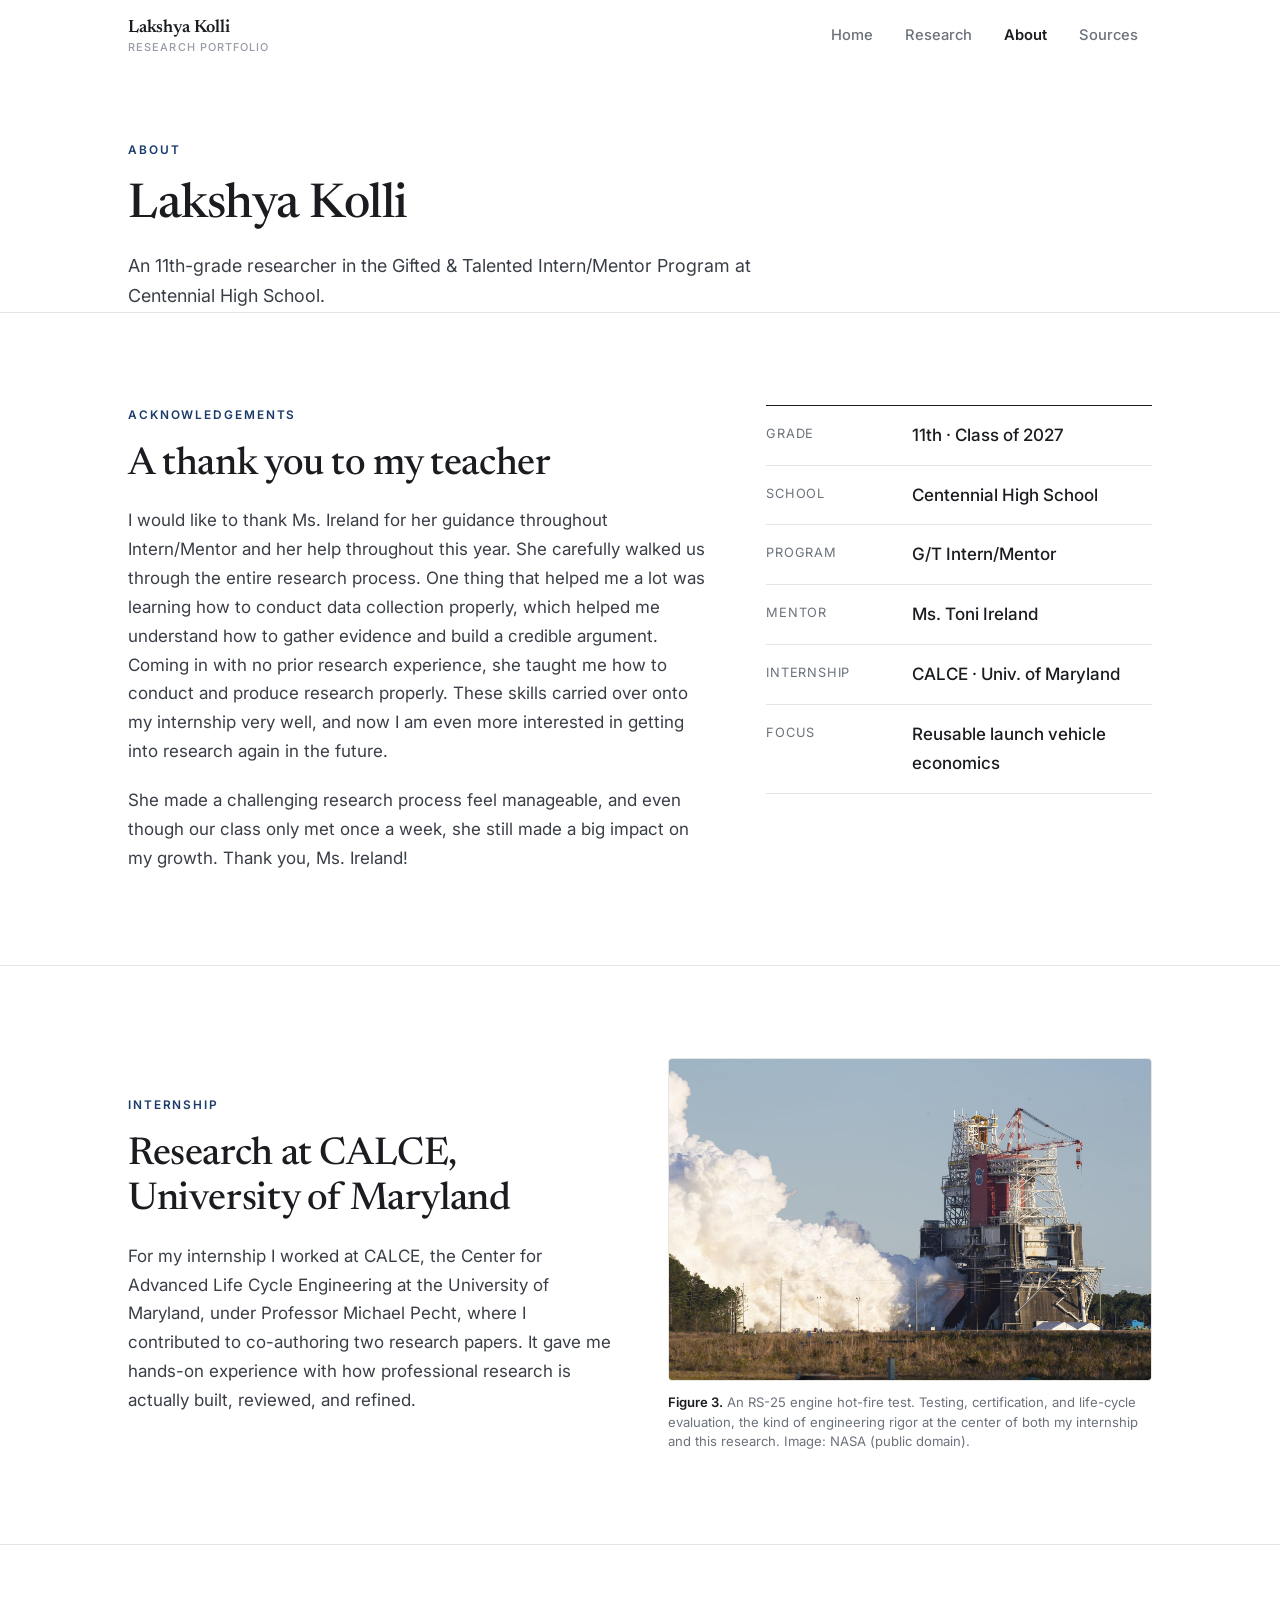
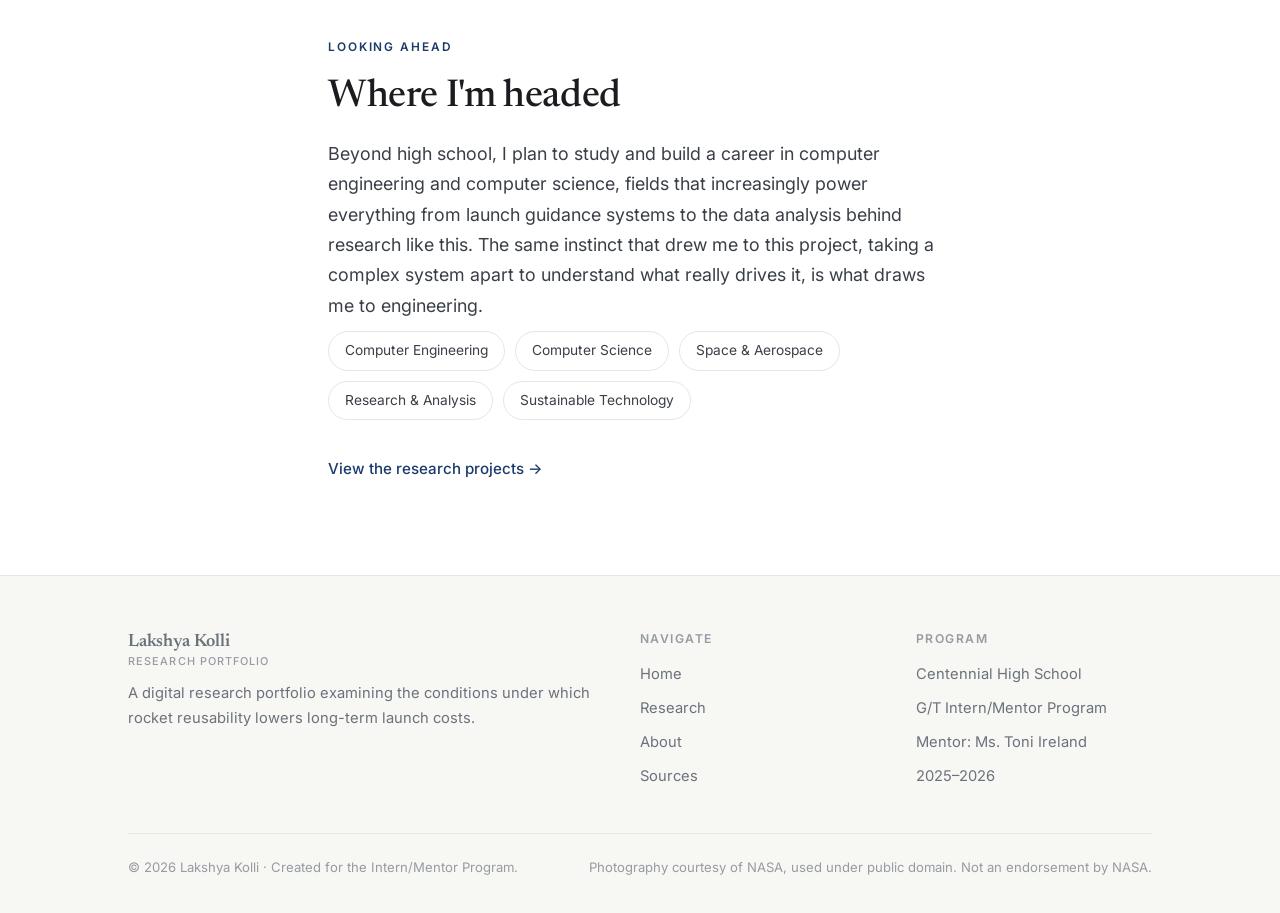
==== about.html @ b72e833a "Add files via upload" ====
<!DOCTYPE html>
<html lang="en">
<head>
<meta charset="UTF-8" />
<meta name="viewport" content="width=device-width, initial-scale=1.0" />
<title>About, Lakshya Kolli · Rocket Reusability</title>
<meta name="description" content="About Lakshya Kolli, an 11th-grade Intern/Mentor researcher at Centennial High School with a research internship at CALCE, University of Maryland." />
<link rel="icon" href="data:image/svg+xml,%3Csvg xmlns='http://www.w3.org/2000/svg' viewBox='0 0 100 100'%3E%3Crect width='100' height='100' rx='20' fill='%231b3b6b'/%3E%3Ctext x='50' y='50' dy='.34em' text-anchor='middle' font-family='Georgia,serif' font-size='50' fill='%23ffffff'%3ELK%3C/text%3E%3C/svg%3E" />
<link rel="preconnect" href="https://fonts.googleapis.com" />
<link rel="preconnect" href="https://fonts.gstatic.com" crossorigin />
<link href="https://fonts.googleapis.com/css2?family=Inter:wght@400;500;600&family=Newsreader:ital,opsz,wght@0,6..72,400;0,6..72,500;0,6..72,600;1,6..72,400;1,6..72,500&display=swap" rel="stylesheet" />
<link rel="stylesheet" href="assets/css/style.css" />
</head>
<body>

<!-- ===== NAV ===== -->
<header class="nav">
  <div class="nav-inner">
    <a class="brand" href="index.html">Lakshya Kolli<small>Research Portfolio</small></a>
    <button class="nav-toggle" aria-label="Menu">
      <svg width="24" height="24" viewBox="0 0 24 24" fill="none" stroke="currentColor" stroke-width="1.8"><path d="M3 6h18M3 12h18M3 18h18"/></svg>
    </button>
    <nav class="nav-links">
      <a href="index.html">Home</a>
      <a href="research.html">Research</a>
      <a href="about.html" class="active">About</a>
      <a href="index.html#sources">Sources</a>
    </nav>
  </div>
</header>

<!-- ===== PAGE HEAD ===== -->
<section class="page-head">
  <div class="wrap">
    <span class="eyebrow">About</span>
    <h1>Lakshya Kolli</h1>
    <p>An 11th-grade researcher in the Gifted &amp; Talented Intern/Mentor Program at Centennial High School.</p>
  </div>
</section>

<hr class="rule" />

<!-- ===== BIO + FACTSHEET ===== -->
<section class="pad">
  <div class="wrap">
    <div class="about-grid">
      <div class="reveal prose">
        <span class="eyebrow">Acknowledgements</span>
        <h2 class="section-title">A thank you to my teacher</h2>
        <p>I would like to thank Ms. Ireland for her guidance throughout Intern/Mentor and her help throughout this year. She carefully walked us through the entire research process. One thing that helped me a lot was learning how to conduct data collection properly, which helped me understand how to gather evidence and build a credible argument. Coming in with no prior research experience, she taught me how to conduct and produce research properly. These skills carried over onto my internship very well, and now I am even more interested in getting into research again in the future.</p>
        <p>She made a challenging research process feel manageable, and even though our class only met once a week, she still made a big impact on my growth. Thank you, Ms. Ireland!</p>
      </div>
      <div class="reveal">
        <div class="factsheet">
          <div class="row"><div class="rk">Grade</div><div class="rv">11th · Class of 2027</div></div>
          <div class="row"><div class="rk">School</div><div class="rv">Centennial High School</div></div>
          <div class="row"><div class="rk">Program</div><div class="rv">G/T Intern/Mentor</div></div>
          <div class="row"><div class="rk">Mentor</div><div class="rv">Ms. Toni Ireland</div></div>
          <div class="row"><div class="rk">Internship</div><div class="rv">CALCE · Univ. of Maryland</div></div>
          <div class="row"><div class="rk">Focus</div><div class="rv">Reusable launch vehicle economics</div></div>
        </div>
      </div>
    </div>
  </div>
</section>

<hr class="rule" />

<!-- ===== INTERNSHIP ===== -->
<section class="pad">
  <div class="wrap">
    <div class="split rev">
      <div class="split-media reveal">
        <figure>
          <div class="figure"><img src="assets/img/engine.jpg" alt="RS-25 rocket engine hot-fire test at a NASA facility" /></div>
          <figcaption><span class="fig-label">Figure 3.</span> An RS-25 engine hot-fire test. Testing, certification, and life-cycle evaluation, the kind of engineering rigor at the center of both my internship and this research. <em>Image: NASA (public domain).</em></figcaption>
        </figure>
      </div>
      <div class="reveal prose">
        <span class="eyebrow">Internship</span>
        <h2 class="section-title">Research at CALCE, University of Maryland</h2>
        <p>For my internship I worked at CALCE, the Center for Advanced Life Cycle Engineering at the University of Maryland, under Professor Michael Pecht, where I contributed to co-authoring two research papers. It gave me hands-on experience with how professional research is actually built, reviewed, and refined.</p>
      </div>
    </div>
  </div>
</section>

<hr class="rule" />

<!-- ===== FUTURE PLANS ===== -->
<section class="pad">
  <div class="wrap narrow reveal">
    <span class="eyebrow">Looking Ahead</span>
    <h2 class="section-title">Where I'm headed</h2>
    <p class="section-lead">Beyond high school, I plan to study and build a career in computer engineering and computer science, fields that increasingly power everything from launch guidance systems to the data analysis behind research like this. The same instinct that drew me to this project, taking a complex system apart to understand what really drives it, is what draws me to engineering.</p>
    <div class="chips">
      <span class="chip">Computer Engineering</span>
      <span class="chip">Computer Science</span>
      <span class="chip">Space &amp; Aerospace</span>
      <span class="chip">Research &amp; Analysis</span>
      <span class="chip">Sustainable Technology</span>
    </div>
    <div style="margin-top:34px;">
      <a class="text-link" href="research.html">View the research projects →</a>
    </div>
  </div>
</section>

<!-- ===== FOOTER ===== -->
<footer class="footer">
  <div class="wrap">
    <div class="footer-grid">
      <div>
        <a class="brand" href="index.html">Lakshya Kolli<small>Research Portfolio</small></a>
        <p>A digital research portfolio examining the conditions under which rocket reusability lowers long-term launch costs.</p>
      </div>
      <div>
        <h4>Navigate</h4>
        <ul>
          <li><a href="index.html">Home</a></li>
          <li><a href="research.html">Research</a></li>
          <li><a href="about.html">About</a></li>
          <li><a href="index.html#sources">Sources</a></li>
        </ul>
      </div>
      <div>
        <h4>Program</h4>
        <ul>
          <li>Centennial High School</li>
          <li>G/T Intern/Mentor Program</li>
          <li>Mentor: Ms. Toni Ireland</li>
          <li>2025–2026</li>
        </ul>
      </div>
    </div>
    <div class="footer-bottom">
      <span>© 2026 Lakshya Kolli · Created for the Intern/Mentor Program.</span>
      <span>Photography courtesy of NASA, used under public domain. Not an endorsement by NASA.</span>
    </div>
  </div>
</footer>

<script src="assets/js/main.js"></script>
</body>
</html>
---- assets/css/style.css ----
/* =========================================================
   Rocket Reusability — Research Portfolio
   Lakshya Kolli · Centennial High School Intern/Mentor
   Minimal academic style
   ========================================================= */

:root {
  --bg:        #ffffff;
  --bg-alt:    #f7f7f4;
  --ink:       #1a1c20;
  --ink-soft:  #3a3f47;
  --muted:     #6c727c;
  --faint:     #969ba4;
  --line:      #e7e6e1;
  --line-soft: #f0efea;
  --accent:    #1b3b6b;
  --accent-2:  #2d5da0;
  --maxw:      1080px;
  --readw:     680px;
  --font-head: "Newsreader", Georgia, "Times New Roman", serif;
  --font-body: "Inter", -apple-system, "Segoe UI", system-ui, sans-serif;
}

* { margin: 0; padding: 0; box-sizing: border-box; }

html { scroll-behavior: smooth; scroll-padding-top: 86px; }

body {
  font-family: var(--font-body);
  background: var(--bg);
  color: var(--ink);
  line-height: 1.7;
  font-size: 17px;
  -webkit-font-smoothing: antialiased;
  text-rendering: optimizeLegibility;
  overflow-x: hidden;
}

a { color: var(--accent); text-decoration: none; transition: color .15s; }
a:hover { color: var(--accent-2); }

img { max-width: 100%; display: block; }

.wrap { width: 100%; max-width: var(--maxw); margin: 0 auto; padding: 0 28px; }
.narrow { max-width: var(--readw); }

/* ---------- Typography ---------- */
h1, h2, h3, h4 { font-family: var(--font-head); font-weight: 500; line-height: 1.18; letter-spacing: -0.01em; color: var(--ink); }

.eyebrow {
  font-family: var(--font-body);
  font-size: .74rem;
  font-weight: 600;
  letter-spacing: .16em;
  text-transform: uppercase;
  color: var(--accent);
  display: block;
  margin-bottom: 18px;
}

.section-title { font-size: clamp(1.7rem, 3.4vw, 2.4rem); font-weight: 500; margin-bottom: 18px; }
.section-lead { color: var(--ink-soft); font-size: 1.12rem; max-width: var(--readw); }

p { color: var(--ink-soft); }
em { font-style: normal; }
em.i, .keep-italic { font-style: italic; }
strong { font-weight: 600; color: var(--ink); }

.pad { padding: 92px 0; }
.pad-sm { padding: 56px 0; }

.rule { height: 1px; background: var(--line); border: 0; margin: 0; }

/* ---------- Nav ---------- */
.nav {
  position: fixed; top: 0; left: 0; right: 0; z-index: 100;
  background: rgba(255,255,255,0.86);
  backdrop-filter: blur(10px);
  -webkit-backdrop-filter: blur(10px);
  border-bottom: 1px solid transparent;
  transition: border-color .25s;
}
.nav.scrolled { border-bottom-color: var(--line); }
.nav-inner {
  max-width: var(--maxw); margin: 0 auto; padding: 16px 28px;
  display: flex; align-items: center; justify-content: space-between; gap: 20px;
}
.brand { font-family: var(--font-head); font-weight: 600; font-size: 1.12rem; color: var(--ink); letter-spacing: -0.01em; line-height: 1.15; }
.brand:hover { color: var(--ink); }
.brand small { display: block; font-family: var(--font-body); font-weight: 500; font-size: .68rem; letter-spacing: .1em; text-transform: uppercase; color: var(--faint); margin-top: 2px; }

.nav-links { display: flex; align-items: center; gap: 4px; }
.nav-links a {
  color: var(--muted); font-weight: 500; font-size: .92rem;
  padding: 7px 14px; border-radius: 7px; transition: color .15s, background .15s;
}
.nav-links a:hover { color: var(--ink); }
.nav-links a.active { color: var(--ink); font-weight: 600; }

.nav-toggle { display: none; background: none; border: 0; color: var(--ink); cursor: pointer; padding: 6px; }

/* ---------- Buttons / inline links ---------- */
.btn {
  display: inline-flex; align-items: center; gap: 8px;
  font-family: var(--font-body); font-weight: 500; font-size: .92rem;
  padding: 11px 20px; border-radius: 8px; cursor: pointer;
  border: 1px solid var(--ink); background: var(--ink); color: #fff;
  transition: background .18s, color .18s, border-color .18s;
}
.btn:hover { background: #000; color: #fff; }
.btn-ghost { background: transparent; color: var(--ink); border-color: var(--line); }
.btn-ghost:hover { background: var(--bg-alt); color: var(--ink); border-color: var(--ink); }

.text-link { display: inline-flex; align-items: center; gap: 6px; font-weight: 500; font-size: .95rem; border-bottom: 1px solid transparent; }
.text-link:hover { border-bottom-color: var(--accent-2); }

/* ---------- Hero (home) ---------- */
.hero { padding: 150px 0 0; }
.hero .meta-top { display: flex; flex-wrap: wrap; gap: 10px 22px; font-size: .82rem; color: var(--muted); letter-spacing: .02em; margin-bottom: 26px; }
.hero .meta-top span { display: inline-flex; align-items: center; gap: 10px; }
.hero .meta-top span::after { content: "·"; color: var(--faint); margin-left: 12px; }
.hero .meta-top span:last-child::after { content: ""; }
.hero h1 { font-size: clamp(2.3rem, 5.6vw, 4rem); font-weight: 500; letter-spacing: -0.02em; max-width: 16ch; margin-bottom: 26px; }
.hero h1 em { font-style: normal; color: var(--accent); }
.hero .deck { font-size: clamp(1.1rem, 2vw, 1.32rem); color: var(--ink-soft); max-width: 60ch; line-height: 1.55; }
.hero .deck em { font-style: normal; }
.hero-cta { display: flex; flex-wrap: wrap; gap: 14px; margin-top: 34px; }

/* ---------- Figure ---------- */
figure { margin: 0; }
.figure { border: 1px solid var(--line); border-radius: 4px; overflow: hidden; background: var(--bg-alt); }
.figure img { width: 100%; height: auto; display: block; }
figcaption { font-size: .82rem; color: var(--muted); margin-top: 12px; line-height: 1.5; }
figcaption .fig-label { color: var(--ink); font-weight: 600; }
.figure-wide img { aspect-ratio: 16/8; object-fit: cover; }

/* ---------- Abstract block ---------- */
.abstract { border-left: 2px solid var(--accent); padding-left: 28px; }
.abstract p { font-size: 1.15rem; line-height: 1.7; color: var(--ink-soft); }

/* ---------- Stat row (minimal) ---------- */
.stat-row { display: grid; grid-template-columns: repeat(4, 1fr); gap: 0; border-top: 1px solid var(--line); border-bottom: 1px solid var(--line); }
.stat-row .stat { padding: 30px 26px; border-right: 1px solid var(--line); }
.stat-row .stat:last-child { border-right: 0; }
.stat .num { font-family: var(--font-head); font-weight: 500; font-size: 2.1rem; color: var(--ink); letter-spacing: -0.02em; line-height: 1; }
.stat .lbl { color: var(--muted); font-size: .9rem; margin-top: 12px; }

/* ---------- Numbered list (conditions / findings) ---------- */
.numbered { border-top: 1px solid var(--line); }
.numbered .item { display: grid; grid-template-columns: 64px 1fr; gap: 24px; padding: 30px 0; border-bottom: 1px solid var(--line); }
.numbered .item .n { font-family: var(--font-head); font-size: 1.1rem; color: var(--accent); font-weight: 500; padding-top: 2px; }
.numbered .item h3 { font-size: 1.3rem; font-weight: 500; margin-bottom: 8px; }
.numbered .item p { color: var(--ink-soft); max-width: 62ch; }

/* simple two-column prose */
.split { display: grid; grid-template-columns: 1fr 1fr; gap: 56px; align-items: center; }
.split.rev .split-media { order: 2; }
@media (max-width: 880px) { .split, .split.rev { grid-template-columns: 1fr; gap: 32px; } .split.rev .split-media { order: 0; } }

.feature-list { list-style: none; margin-top: 22px; display: grid; gap: 14px; }
.feature-list li { position: relative; padding-left: 22px; color: var(--ink-soft); }
.feature-list li::before { content: ""; position: absolute; left: 0; top: 12px; width: 6px; height: 6px; border-radius: 50%; background: var(--accent); }
.feature-list li b { font-weight: 600; color: var(--ink); }

/* ---------- Sources list ---------- */
.source-list { border-top: 1px solid var(--line); }
.source-row {
  display: flex; align-items: baseline; gap: 18px; padding: 20px 0;
  border-bottom: 1px solid var(--line); transition: padding-left .18s;
}
.source-row:hover { padding-left: 8px; }
.source-row .sr-body { flex: 1; min-width: 0; }
.source-row .sr-body b { color: var(--ink); font-weight: 600; display: block; font-size: 1.02rem; }
.source-row .sr-body span { color: var(--muted); font-size: .88rem; }
.source-row .sr-type { font-size: .72rem; letter-spacing: .12em; text-transform: uppercase; color: var(--faint); white-space: nowrap; }
.source-row .sr-go { color: var(--faint); flex: none; }
.source-row:hover .sr-go { color: var(--accent); }

/* ---------- Page header (sub-pages) ---------- */
.page-head { padding: 140px 0 0; }
.page-head h1 { font-size: clamp(2rem, 4.6vw, 3rem); font-weight: 500; margin-bottom: 16px; }
.page-head p { color: var(--ink-soft); font-size: 1.12rem; max-width: 64ch; }

/* sticky in-page subnav */
.subnav { position: sticky; top: 65px; z-index: 50; background: rgba(255,255,255,.92); backdrop-filter: blur(10px); border-bottom: 1px solid var(--line); margin-top: 40px; }
.subnav-inner { max-width: var(--maxw); margin: 0 auto; padding: 0 28px; display: flex; gap: 2px; overflow-x: auto; }
.subnav a { white-space: nowrap; color: var(--muted); font-size: .86rem; font-weight: 500; padding: 15px 14px; border-bottom: 2px solid transparent; }
.subnav a:hover { color: var(--ink); }
.subnav a.active { color: var(--ink); border-bottom-color: var(--accent); }

/* ---------- Deliverables (research) ---------- */
.deliverable { scroll-margin-top: 120px; }
.del-head { display: flex; align-items: flex-start; gap: 20px; margin-bottom: 22px; flex-wrap: wrap; }
.del-head .dh-text { flex: 1; min-width: 240px; }
.del-head .meta { color: var(--accent); font-size: .74rem; font-weight: 600; letter-spacing: .14em; text-transform: uppercase; margin-bottom: 8px; }
.del-head h3 { font-size: 1.55rem; font-weight: 500; }
.del-head .del-actions { margin-left: auto; display: flex; gap: 10px; align-items: center; }

.doc-frame { width: 100%; height: 660px; border: 1px solid var(--line); border-radius: 4px; background: var(--bg-alt); }
.doc-note { color: var(--faint); font-size: .82rem; margin-top: 12px; }

/* pull quote */
.pullquote { border-left: 2px solid var(--accent); padding-left: 28px; }
.pullquote p { font-family: var(--font-head); font-size: clamp(1.3rem, 2.6vw, 1.7rem); font-weight: 400; font-style: italic; line-height: 1.4; color: var(--ink); }
.pullquote .by { font-family: var(--font-body); font-style: normal; font-size: .92rem; color: var(--muted); margin-top: 16px; }

/* ---------- Timeline ---------- */
.timeline { border-top: 1px solid var(--line); }
.tl-item { display: grid; grid-template-columns: 150px 1fr; gap: 24px; padding: 26px 0; border-bottom: 1px solid var(--line); }
.tl-item .tl-q { font-size: .78rem; font-weight: 600; letter-spacing: .1em; text-transform: uppercase; color: var(--accent); padding-top: 3px; }
.tl-item h4 { font-size: 1.18rem; font-weight: 500; margin-bottom: 5px; }
.tl-item p { color: var(--ink-soft); font-size: .98rem; }
@media (max-width: 620px){ .tl-item { grid-template-columns: 1fr; gap: 6px; } }

/* ---------- About ---------- */
.about-grid { display: grid; grid-template-columns: 1.5fr 1fr; gap: 60px; align-items: start; }
.factsheet { border-top: 1px solid var(--ink); }
.factsheet .row { display: grid; grid-template-columns: 130px 1fr; gap: 16px; padding: 15px 0; border-bottom: 1px solid var(--line); }
.factsheet .rk { color: var(--muted); font-size: .8rem; letter-spacing: .06em; text-transform: uppercase; padding-top: 2px; }
.factsheet .rv { color: var(--ink); font-weight: 500; }
@media (max-width: 880px){ .about-grid { grid-template-columns: 1fr; gap: 36px; } }

.prose p { margin-bottom: 20px; }
.prose p:last-child { margin-bottom: 0; }

.chips { display: flex; flex-wrap: wrap; gap: 10px; margin-top: 10px; }
.chip { border: 1px solid var(--line); border-radius: 999px; padding: 7px 16px; font-size: .86rem; color: var(--ink-soft); }

/* ---------- Footer ---------- */
.footer { border-top: 1px solid var(--line); background: var(--bg-alt); padding: 56px 0 34px; margin-top: 0; }
.footer-grid { display: grid; grid-template-columns: 2fr 1fr 1fr; gap: 40px; }
.footer h4 { font-family: var(--font-body); font-size: .76rem; letter-spacing: .12em; text-transform: uppercase; color: var(--faint); margin-bottom: 16px; font-weight: 600; }
.footer p, .footer li { color: var(--muted); font-size: .92rem; }
.footer ul { list-style: none; display: grid; gap: 9px; }
.footer .brand { margin-bottom: 14px; display: inline-block; }
.footer a { color: var(--muted); }
.footer a:hover { color: var(--ink); }
.footer-bottom { margin-top: 44px; padding-top: 22px; border-top: 1px solid var(--line); display: flex; justify-content: space-between; gap: 16px; flex-wrap: wrap; color: var(--faint); font-size: .82rem; }

/* ---------- Reveal ---------- */
.reveal { opacity: 0; transform: translateY(16px); transition: opacity .6s ease, transform .6s ease; }
.reveal.in { opacity: 1; transform: none; }
@media (prefers-reduced-motion: reduce) { .reveal { opacity: 1; transform: none; transition: none; } }

/* ---------- Responsive ---------- */
@media (max-width: 880px) {
  .stat-row { grid-template-columns: repeat(2, 1fr); }
  .stat-row .stat:nth-child(2) { border-right: 0; }
  .stat-row .stat:nth-child(1), .stat-row .stat:nth-child(2) { border-bottom: 1px solid var(--line); }
  .footer-grid { grid-template-columns: 1fr 1fr; }
}
@media (max-width: 620px) {
  body { font-size: 16px; }
  .nav-links { position: fixed; inset: 64px 0 auto 0; flex-direction: column; align-items: stretch; gap: 2px; background: #fff; border-bottom: 1px solid var(--line); padding: 10px; transform: translateY(-130%); transition: transform .28s; box-shadow: 0 10px 30px rgba(0,0,0,.06); }
  .nav-links.open { transform: none; }
  .nav-links a { padding: 13px 16px; }
  .nav-toggle { display: block; }
  .stat-row { grid-template-columns: 1fr; }
  .stat-row .stat { border-right: 0; border-bottom: 1px solid var(--line); }
  .footer-grid { grid-template-columns: 1fr; }
  .pad { padding: 64px 0; }
  .del-head .del-actions { margin-left: 0; width: 100%; }
  .doc-frame { height: 480px; }
  .numbered .item { grid-template-columns: 40px 1fr; gap: 14px; }
}
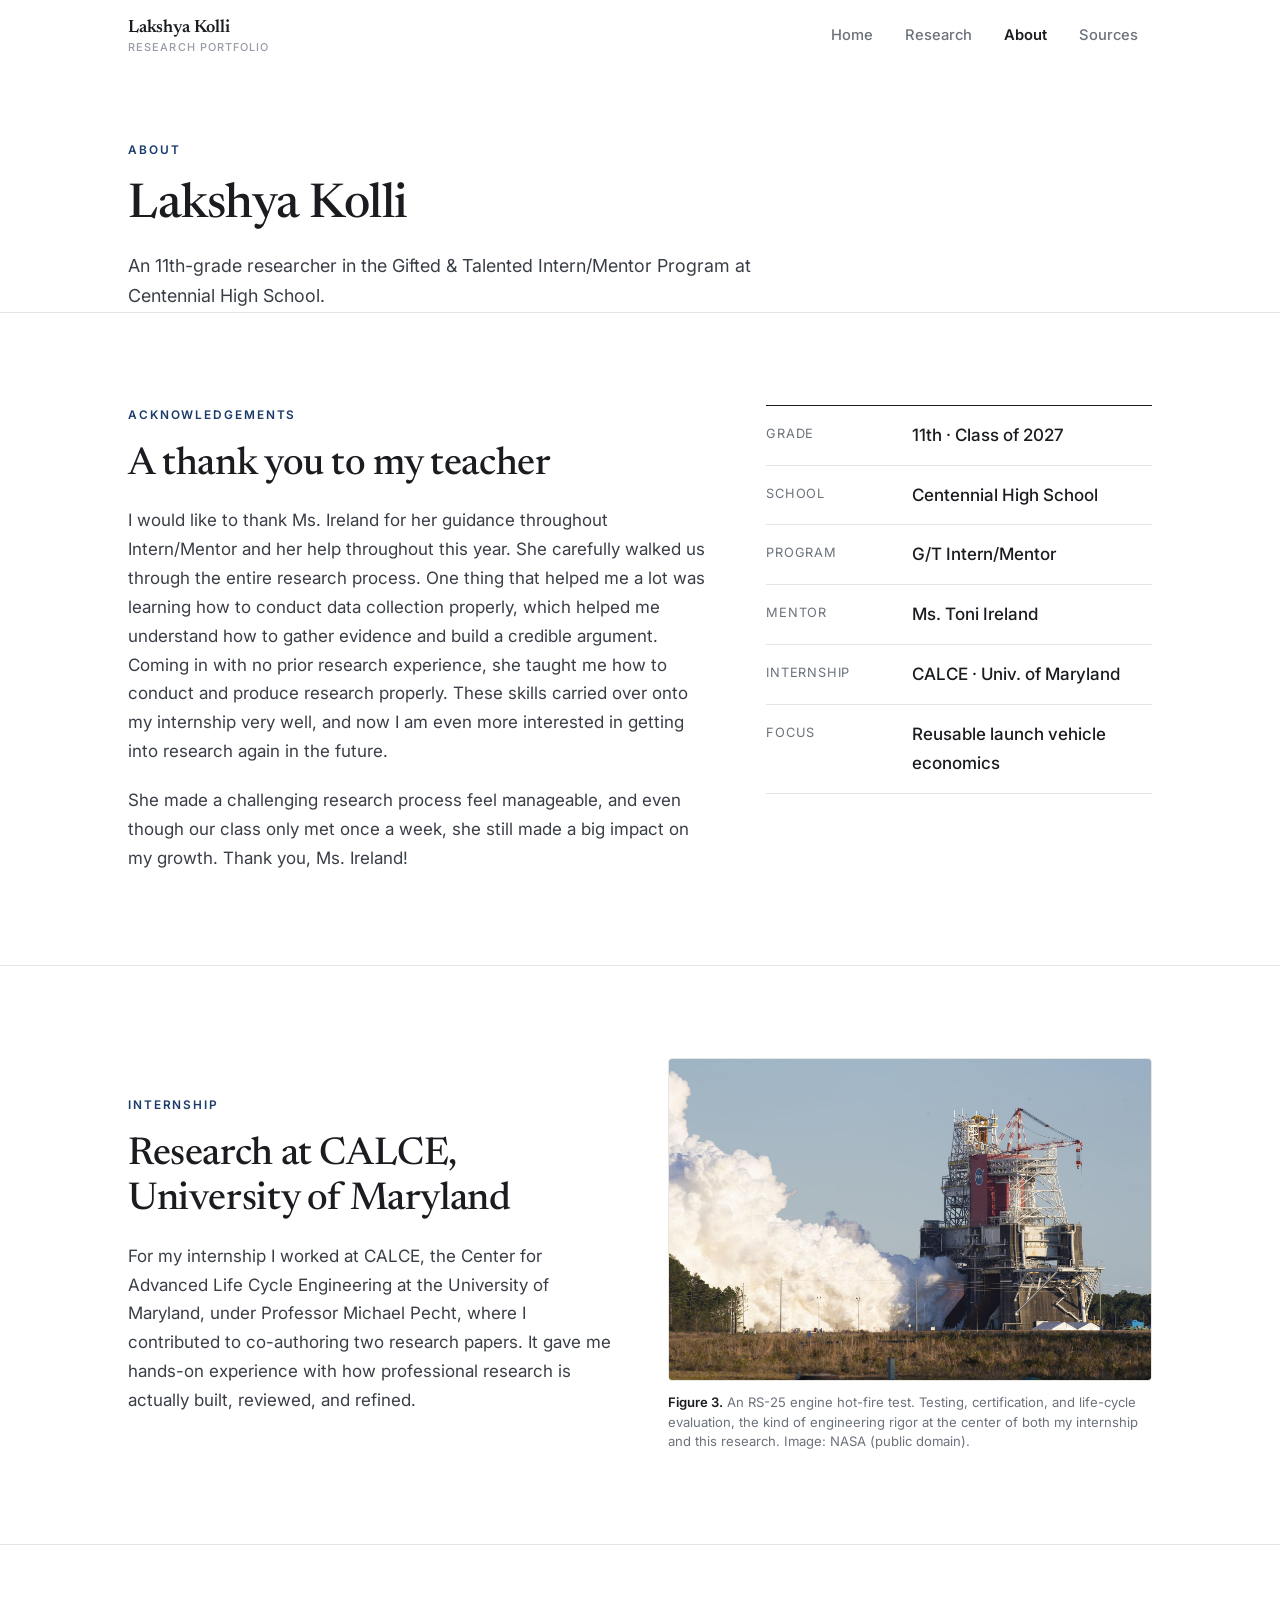
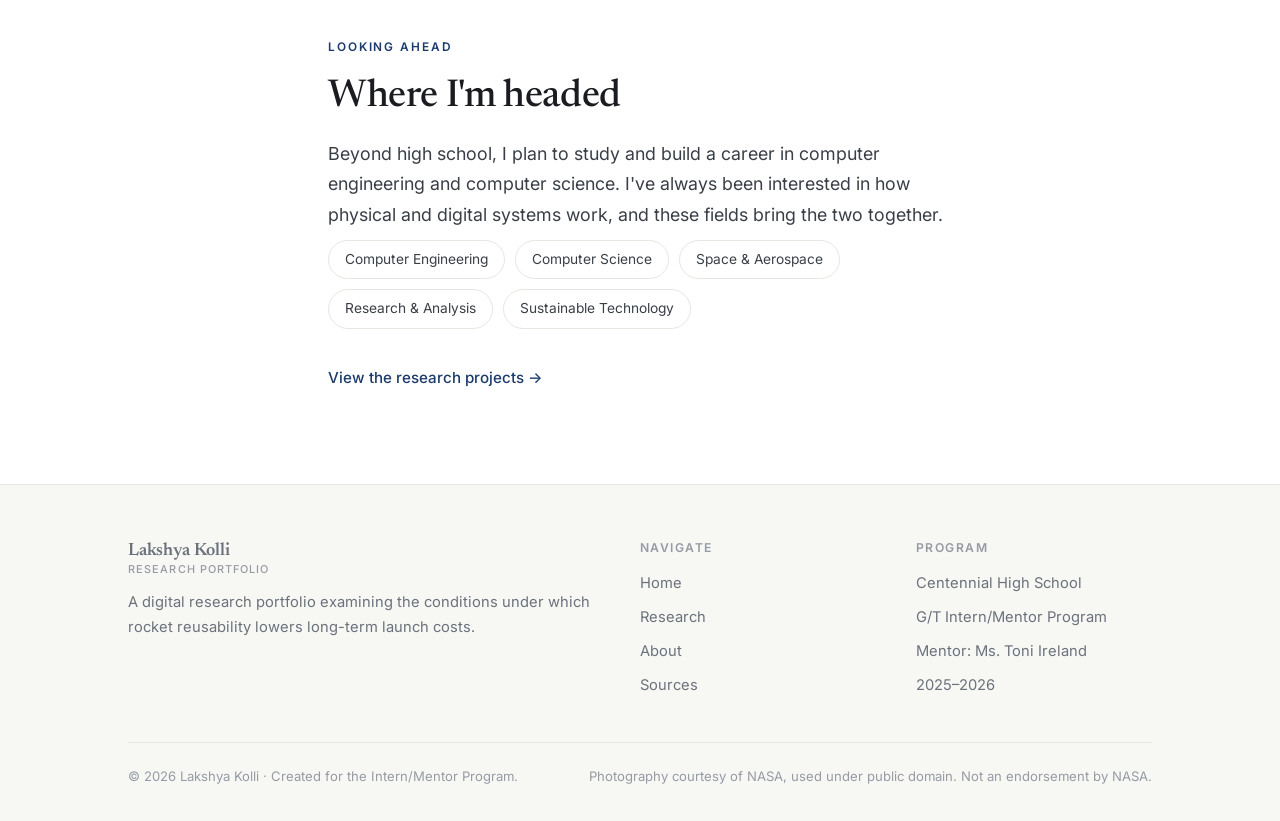
==== commit 6a59313a: "Add files via upload" ====
--- a/about.html
+++ b/about.html
@@ -92,7 +92,7 @@
   <div class="wrap narrow reveal">
     <span class="eyebrow">Looking Ahead</span>
     <h2 class="section-title">Where I'm headed</h2>
-    <p class="section-lead">Beyond high school, I plan to study and build a career in computer engineering and computer science, fields that increasingly power everything from launch guidance systems to the data analysis behind research like this. The same instinct that drew me to this project, taking a complex system apart to understand what really drives it, is what draws me to engineering.</p>
+    <p class="section-lead">Beyond high school, I plan to study and build a career in computer engineering and computer science. I've always been interested in how physical and digital systems work, and these fields bring the two together.</p>
     <div class="chips">
       <span class="chip">Computer Engineering</span>
       <span class="chip">Computer Science</span>
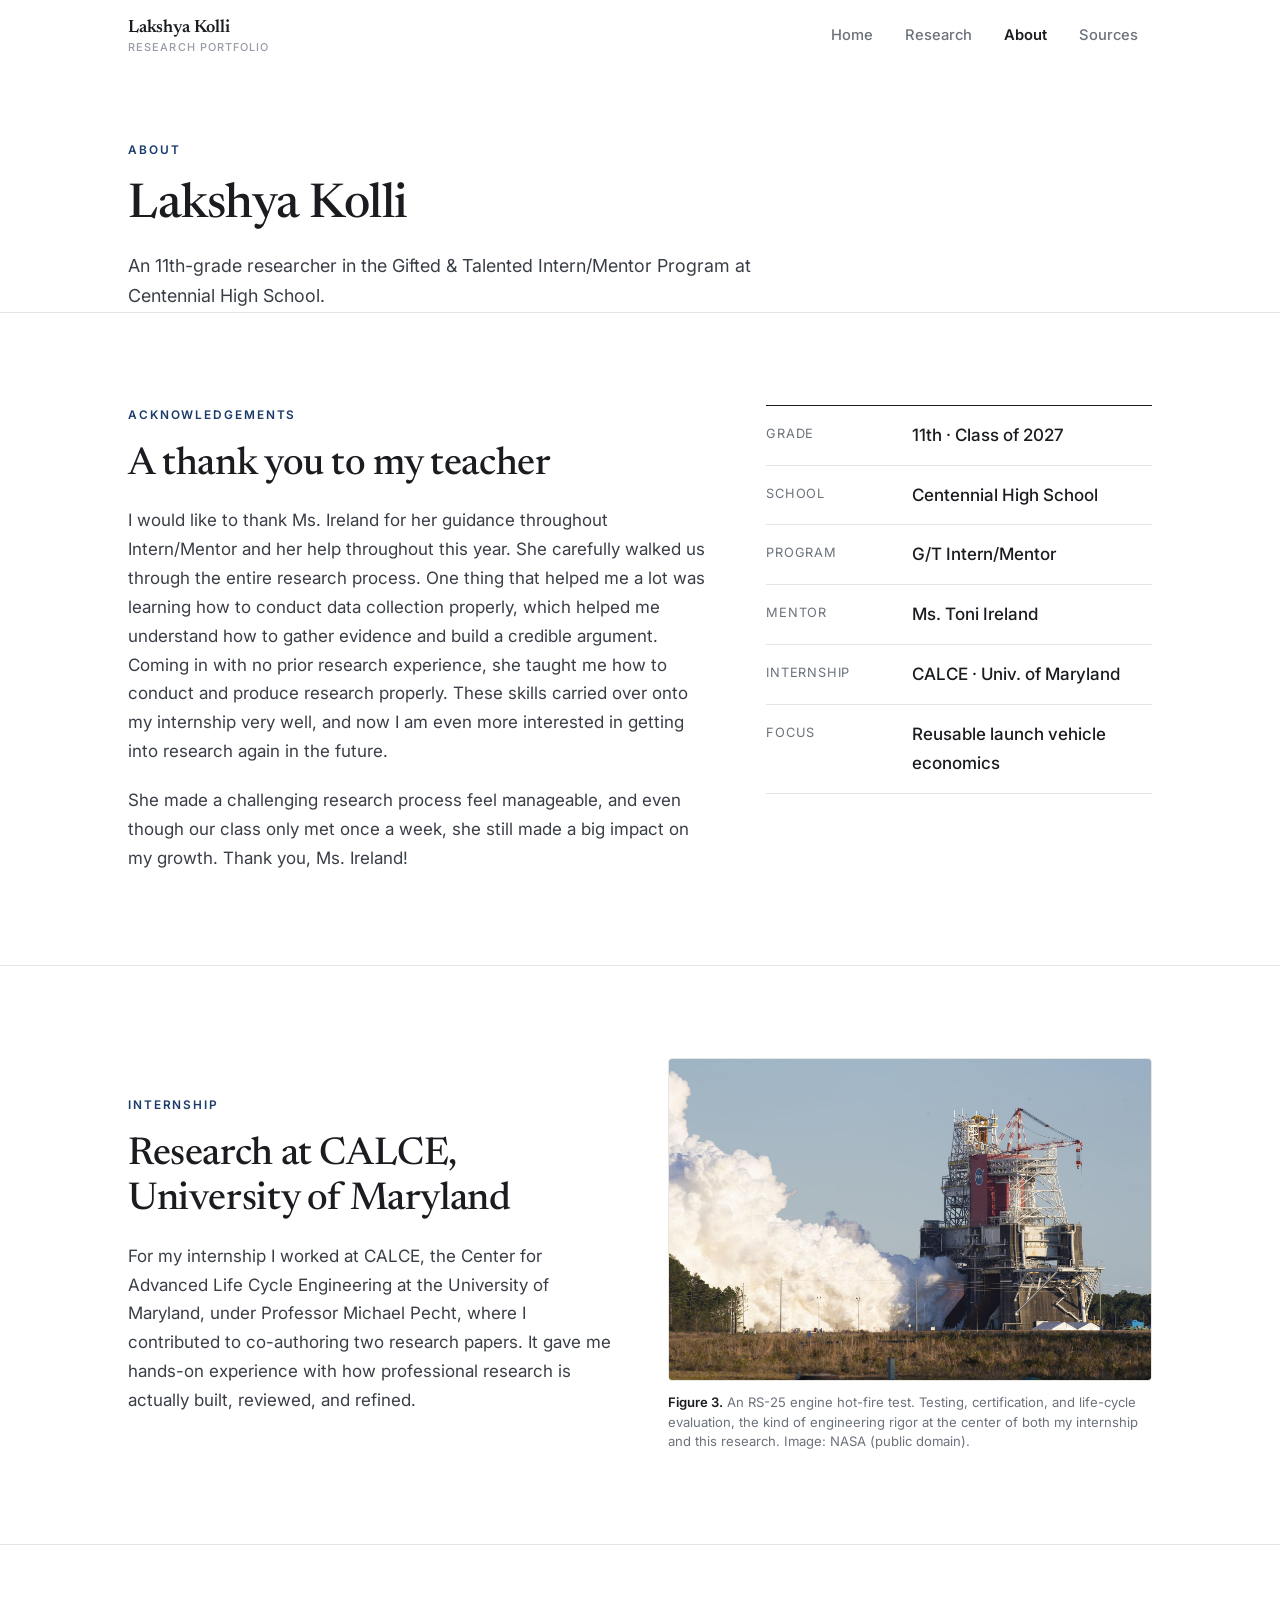
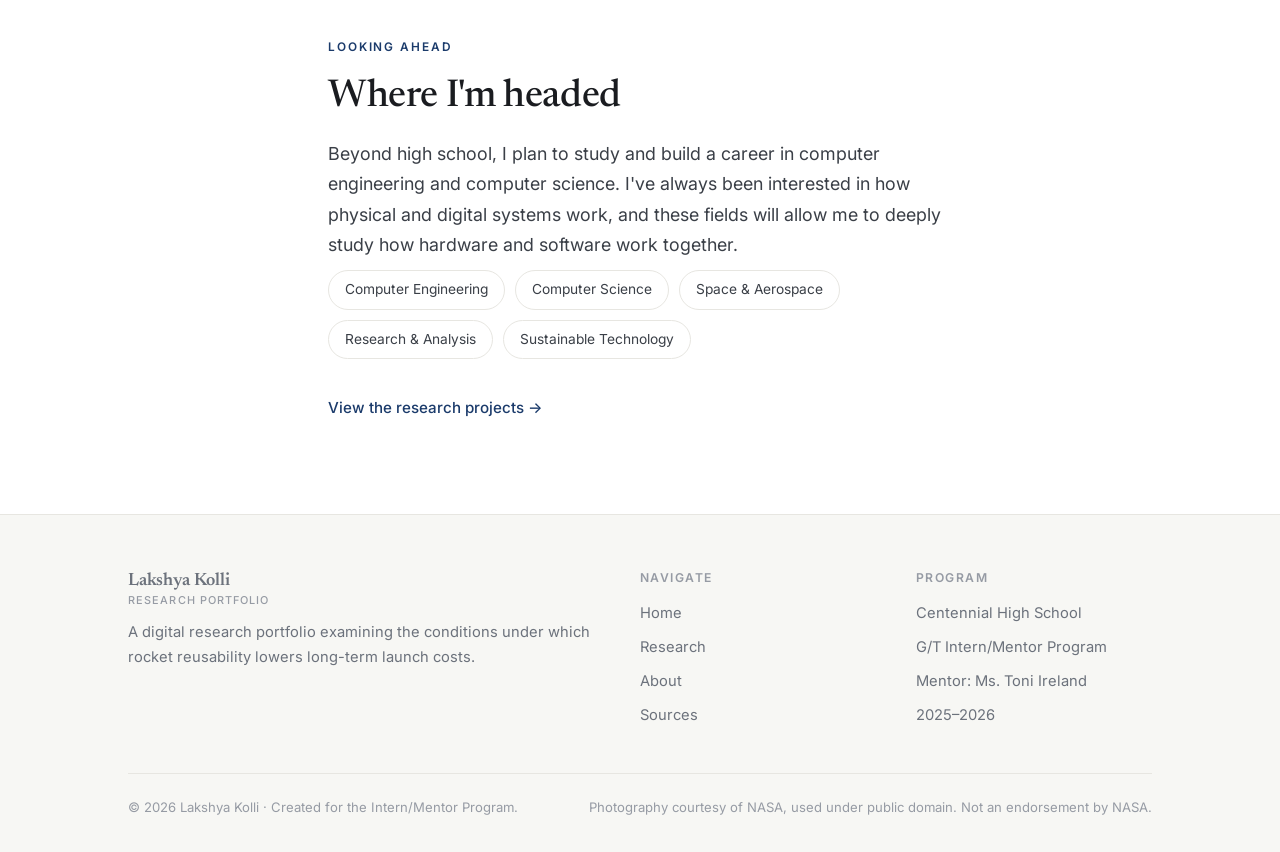
==== commit e6b2d98c: "Add files via upload" ====
--- a/about.html
+++ b/about.html
@@ -92,7 +92,7 @@
   <div class="wrap narrow reveal">
     <span class="eyebrow">Looking Ahead</span>
     <h2 class="section-title">Where I'm headed</h2>
-    <p class="section-lead">Beyond high school, I plan to study and build a career in computer engineering and computer science. I've always been interested in how physical and digital systems work, and these fields bring the two together.</p>
+    <p class="section-lead">Beyond high school, I plan to study and build a career in computer engineering and computer science. I've always been interested in how physical and digital systems work, and these fields will allow me to deeply study how hardware and software work together.</p>
     <div class="chips">
       <span class="chip">Computer Engineering</span>
       <span class="chip">Computer Science</span>
